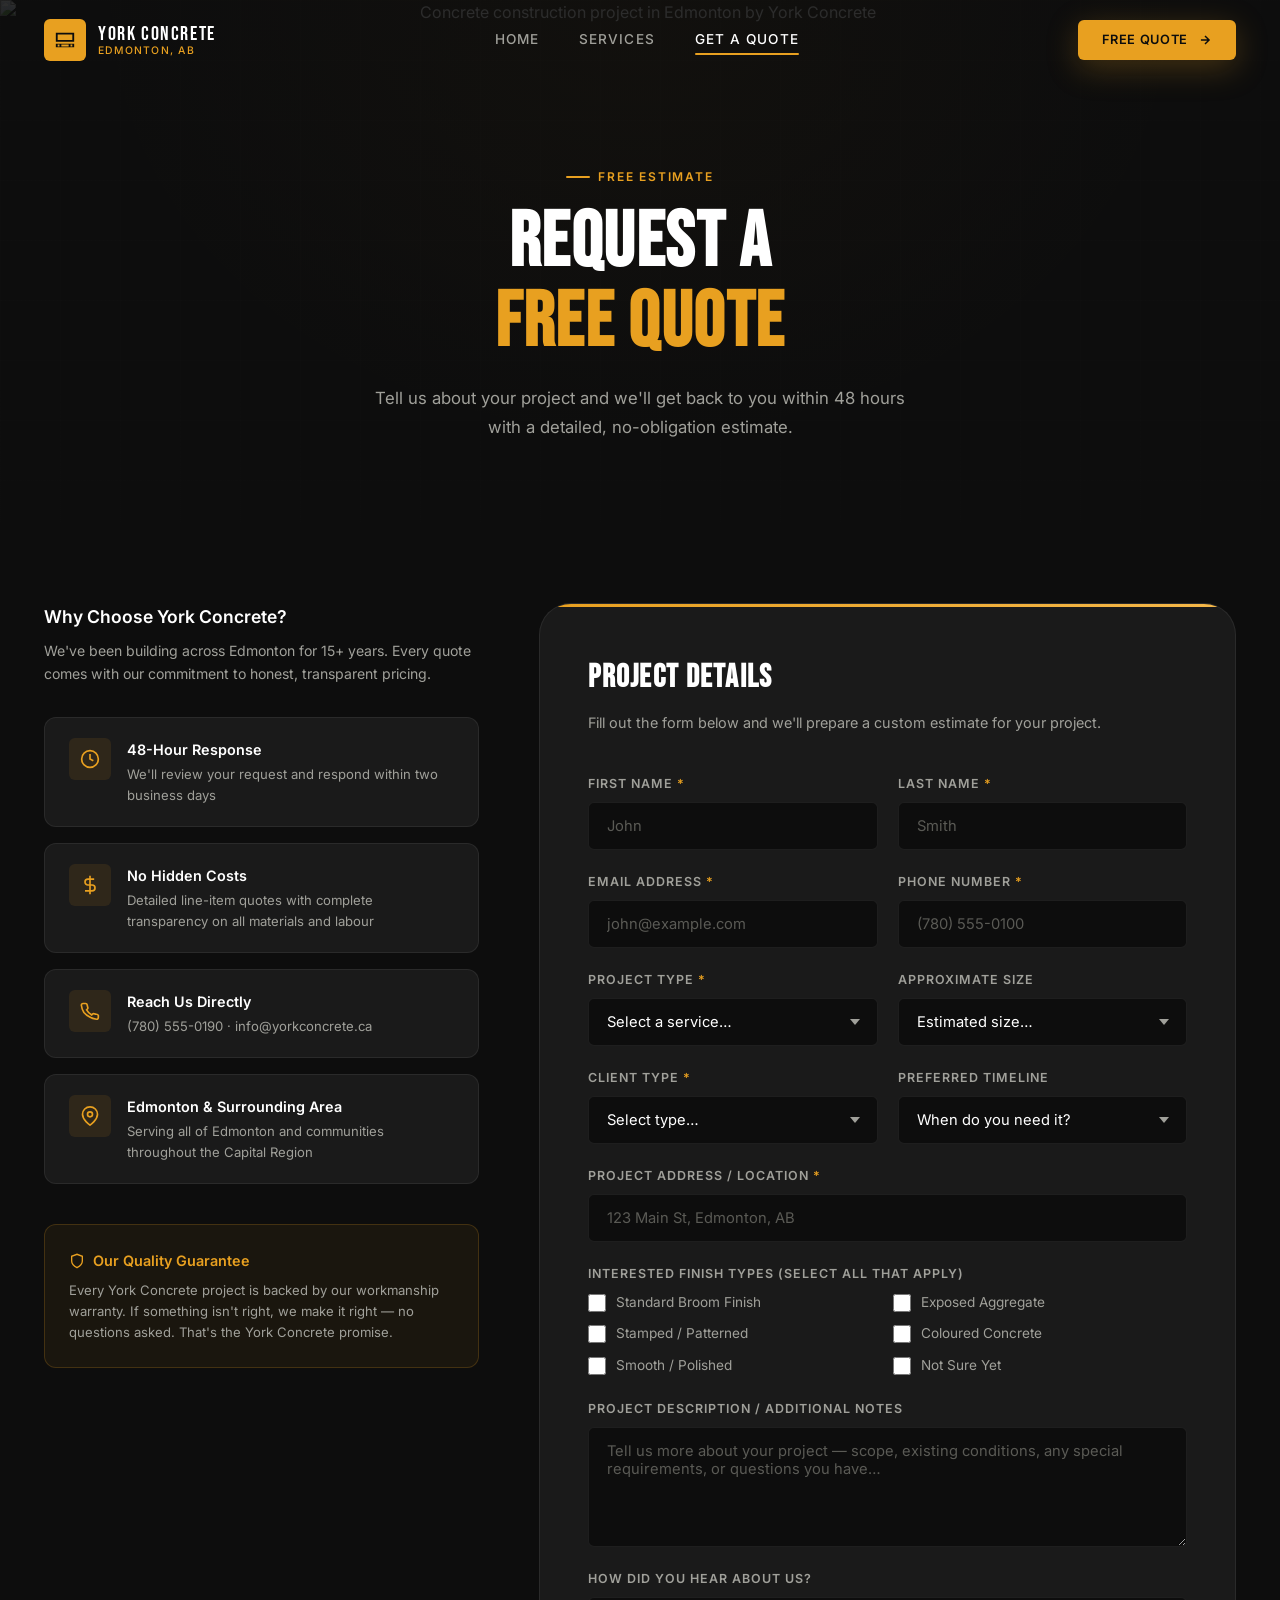
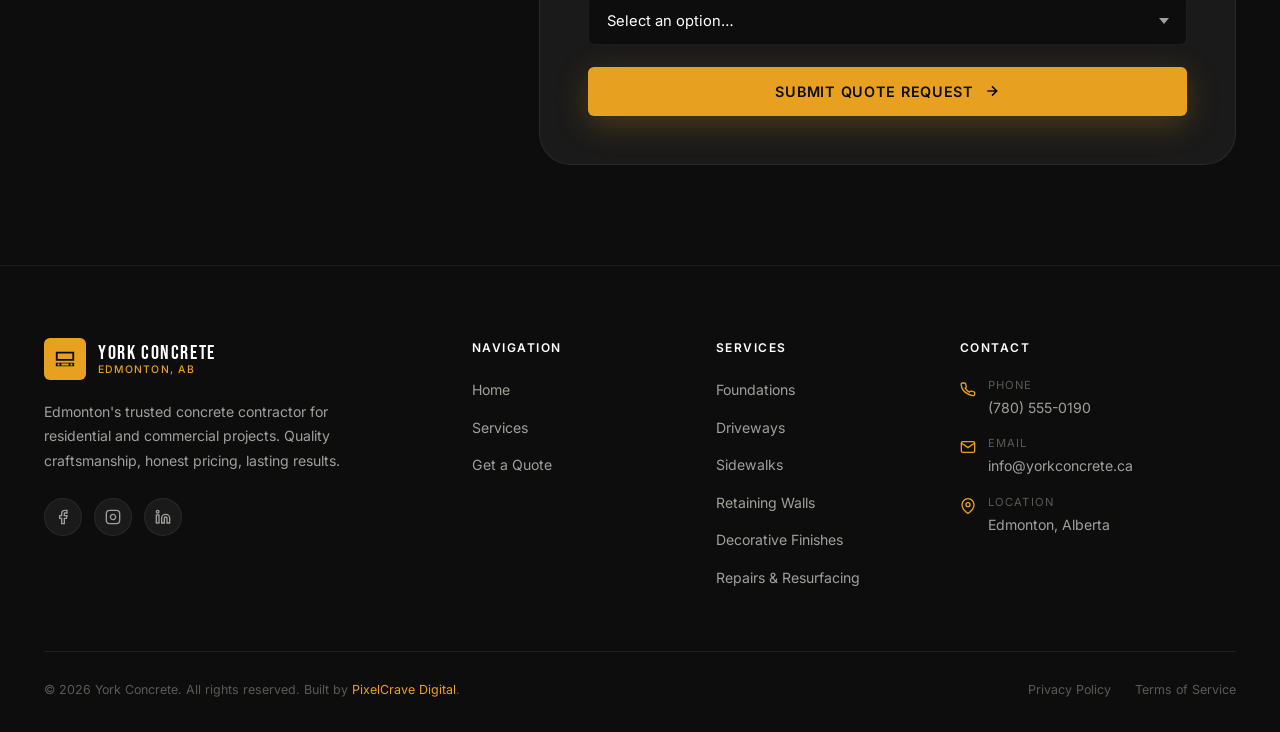
==== quote.html @ 5ba8eb1a "Initial commit — York Concrete website Co-Authored-By: Claude Sonnet 4.6 <noreply@anthropic.com>" ====
<!DOCTYPE html>
<html lang="en-CA">
<head>
  <meta charset="UTF-8" />
  <meta name="viewport" content="width=device-width, initial-scale=1.0" />

  <!-- ===== PRIMARY SEO ===== -->
  <title>Free Concrete Quote Edmonton | York Concrete — 48-Hour Response</title>
  <meta name="description" content="Request a free, no-obligation concrete quote from York Concrete in Edmonton. Foundations, driveways, sidewalks, retaining walls & decorative finishes. We respond within 48 hours." />
  <meta name="keywords" content="free concrete quote Edmonton, concrete estimate Edmonton, concrete contractor quote Alberta, driveway quote Edmonton, foundation estimate Edmonton, free quote concrete, York Concrete estimate" />
  <meta name="author" content="York Concrete" />
  <meta name="robots" content="index, follow, max-snippet:-1, max-image-preview:large" />
  <link rel="canonical" href="https://yorkconcrete.ca/quote.html" />

  <!-- ===== GEO / LOCAL SEO ===== -->
  <meta name="geo.region" content="CA-AB" />
  <meta name="geo.placename" content="Edmonton" />
  <meta name="geo.position" content="53.5461;-113.4938" />
  <meta name="ICBM" content="53.5461, -113.4938" />

  <!-- ===== OPEN GRAPH ===== -->
  <meta property="og:type" content="website" />
  <meta property="og:site_name" content="York Concrete" />
  <meta property="og:title" content="Free Concrete Quote Edmonton | York Concrete" />
  <meta property="og:description" content="Get a free, no-obligation concrete estimate from York Concrete. We serve all of Edmonton with foundations, driveways, sidewalks, retaining walls & more. 48-hour response." />
  <meta property="og:url" content="https://yorkconcrete.ca/quote.html" />
  <meta property="og:image" content="https://images.unsplash.com/photo-1562259929-b4e1fd3aef09?auto=format&fit=crop&w=1200&q=80" />
  <meta property="og:image:width" content="1200" />
  <meta property="og:image:height" content="630" />
  <meta property="og:image:alt" content="York Concrete quote request — Edmonton AB concrete contractor" />
  <meta property="og:locale" content="en_CA" />

  <!-- ===== TWITTER CARD ===== -->
  <meta name="twitter:card" content="summary_large_image" />
  <meta name="twitter:title" content="Free Concrete Quote Edmonton | York Concrete" />
  <meta name="twitter:description" content="Get a free, no-obligation concrete estimate from York Concrete. 48-hour response, no hidden fees." />
  <meta name="twitter:image" content="https://images.unsplash.com/photo-1562259929-b4e1fd3aef09?auto=format&fit=crop&w=1200&q=80" />
  <meta name="twitter:image:alt" content="York Concrete Edmonton — request a free quote" />

  <!-- ===== JSON-LD STRUCTURED DATA ===== -->
  <script type="application/ld+json">
  {
    "@context": "https://schema.org",
    "@graph": [
      {
        "@type": "BreadcrumbList",
        "itemListElement": [
          {
            "@type": "ListItem",
            "position": 1,
            "name": "Home",
            "item": "https://yorkconcrete.ca/"
          },
          {
            "@type": "ListItem",
            "position": 2,
            "name": "Request a Quote",
            "item": "https://yorkconcrete.ca/quote.html"
          }
        ]
      },
      {
        "@type": "ContactPage",
        "@id": "https://yorkconcrete.ca/quote.html#contactpage",
        "url": "https://yorkconcrete.ca/quote.html",
        "name": "Request a Free Concrete Quote — York Concrete",
        "description": "Request a free, no-obligation concrete estimate from York Concrete in Edmonton. We respond within 48 hours with a detailed quote.",
        "isPartOf": {"@id": "https://yorkconcrete.ca/#website"},
        "breadcrumb": {
          "@type": "BreadcrumbList",
          "itemListElement": [
            {"@type": "ListItem", "position": 1, "name": "Home", "item": "https://yorkconcrete.ca/"},
            {"@type": "ListItem", "position": 2, "name": "Get a Quote", "item": "https://yorkconcrete.ca/quote.html"}
          ]
        }
      },
      {
        "@type": "FAQPage",
        "mainEntity": [
          {
            "@type": "Question",
            "name": "How quickly will York Concrete respond to my quote request?",
            "acceptedAnswer": {
              "@type": "Answer",
              "text": "York Concrete responds to all quote requests within 48 business hours with a detailed, no-obligation estimate."
            }
          },
          {
            "@type": "Question",
            "name": "Does York Concrete serve all of Edmonton?",
            "acceptedAnswer": {
              "@type": "Answer",
              "text": "Yes, York Concrete serves all of Edmonton and surrounding communities throughout the Capital Region of Alberta."
            }
          },
          {
            "@type": "Question",
            "name": "Is York Concrete licensed and insured?",
            "acceptedAnswer": {
              "@type": "Answer",
              "text": "Yes, York Concrete is fully licensed and insured with comprehensive liability coverage and Workers' Compensation on every project."
            }
          }
        ]
      }
    ]
  }
  </script>

  <!-- ===== PERFORMANCE ===== -->
  <link rel="preconnect" href="https://fonts.googleapis.com" />
  <link rel="preconnect" href="https://fonts.gstatic.com" crossorigin />
  <link rel="preconnect" href="https://images.unsplash.com" />
  <link rel="dns-prefetch" href="https://images.unsplash.com" />
  <link rel="stylesheet" href="css/styles.css" />
</head>
<body>

  <!-- ===== NAVBAR ===== -->
  <nav class="navbar scrolled">
    <div class="container">
      <div class="nav-inner">
        <a href="index.html" class="nav-logo">
          <div class="nav-logo-icon">
            <svg viewBox="0 0 24 24" xmlns="http://www.w3.org/2000/svg"><path d="M2 20h20v-4H2v4zm2-3h2v2H4v-2zm4 0h8v2H8v-2zm10 0h2v2h-2v-2zM2 4v10h20V4H2zm18 8H4V6h16v6z"/></svg>
          </div>
          <div class="nav-logo-text">
            <span class="name">YORK CONCRETE</span>
            <span class="tagline">Edmonton, AB</span>
          </div>
        </a>
        <div class="nav-links">
          <a href="index.html" class="nav-link">Home</a>
          <a href="services.html" class="nav-link">Services</a>
          <a href="quote.html" class="nav-link active">Get a Quote</a>
        </div>
        <a href="quote.html" class="btn btn-primary nav-cta">
          Free Quote
          <svg width="14" height="14" viewBox="0 0 24 24" fill="none" stroke="currentColor" stroke-width="2.5"><path d="M5 12h14M12 5l7 7-7 7"/></svg>
        </a>
        <button class="nav-hamburger" aria-label="Toggle menu">
          <span></span><span></span><span></span>
        </button>
      </div>
    </div>
  </nav>

  <div class="mobile-menu">
    <a href="index.html" class="nav-link">Home</a>
    <a href="services.html" class="nav-link">Services</a>
    <a href="quote.html" class="nav-link">Get a Quote</a>
    <a href="quote.html" class="btn btn-primary">Request Free Quote</a>
  </div>

  <!-- ===== PAGE HERO ===== -->
  <section class="page-hero">
    <img
      src="https://images.unsplash.com/photo-1562259929-b4e1fd3aef09?auto=format&fit=crop&w=1920&q=80"
      alt="Concrete construction project in Edmonton by York Concrete"
      class="page-hero-img"
      loading="eager"
      fetchpriority="high"
      width="1920"
      height="1080"
    />
    <div class="page-hero-overlay"></div>
    <div class="container">
      <div class="page-hero-content reveal">
        <span class="section-tag">Free Estimate</span>
        <h1 class="section-title">Request a<br/><span>Free Quote</span></h1>
        <p class="section-desc">
          Tell us about your project and we'll get back to you within 48 hours with a detailed, no-obligation estimate.
        </p>
      </div>
    </div>
  </section>

  <!-- ===== QUOTE SECTION ===== -->
  <section class="quote-section">
    <div class="container">
      <div class="quote-layout">

        <!-- SIDEBAR -->
        <div class="quote-sidebar reveal">
          <h3 class="quote-sidebar-title">Why Choose York Concrete?</h3>
          <p class="quote-sidebar-desc">We've been building across Edmonton for 15+ years. Every quote comes with our commitment to honest, transparent pricing.</p>

          <div class="quote-info-cards">
            <div class="quote-info-card">
              <div class="quote-info-icon">
                <svg viewBox="0 0 24 24"><circle cx="12" cy="12" r="10"/><polyline points="12 6 12 12 16 14"/></svg>
              </div>
              <div class="quote-info-body">
                <div class="quote-info-title">48-Hour Response</div>
                <div class="quote-info-val">We'll review your request and respond within two business days</div>
              </div>
            </div>

            <div class="quote-info-card">
              <div class="quote-info-icon">
                <svg viewBox="0 0 24 24"><line x1="12" y1="1" x2="12" y2="23"/><path d="M17 5H9.5a3.5 3.5 0 0 0 0 7h5a3.5 3.5 0 0 1 0 7H6"/></svg>
              </div>
              <div class="quote-info-body">
                <div class="quote-info-title">No Hidden Costs</div>
                <div class="quote-info-val">Detailed line-item quotes with complete transparency on all materials and labour</div>
              </div>
            </div>

            <div class="quote-info-card">
              <div class="quote-info-icon">
                <svg viewBox="0 0 24 24"><path d="M22 16.92v3a2 2 0 0 1-2.18 2 19.79 19.79 0 0 1-8.63-3.07A19.5 19.5 0 0 1 4.69 13.8a19.79 19.79 0 0 1-3.07-8.67A2 2 0 0 1 3.6 3h3a2 2 0 0 1 2 1.72c.127.96.361 1.903.7 2.81a2 2 0 0 1-.45 2.11L7.91 10.6a16 16 0 0 0 6.08 6.08l.99-.99a2 2 0 0 1 2.11-.45c.907.339 1.85.573 2.81.7A2 2 0 0 1 22 17.92z"/></svg>
              </div>
              <div class="quote-info-body">
                <div class="quote-info-title">Reach Us Directly</div>
                <div class="quote-info-val">(780) 555-0190 · info@yorkconcrete.ca</div>
              </div>
            </div>

            <div class="quote-info-card">
              <div class="quote-info-icon">
                <svg viewBox="0 0 24 24"><path d="M21 10c0 7-9 13-9 13s-9-6-9-13a9 9 0 0 1 18 0z"/><circle cx="12" cy="10" r="3"/></svg>
              </div>
              <div class="quote-info-body">
                <div class="quote-info-title">Edmonton & Surrounding Area</div>
                <div class="quote-info-val">Serving all of Edmonton and communities throughout the Capital Region</div>
              </div>
            </div>
          </div>

          <div class="quote-guarantee">
            <div class="quote-guarantee-title">
              <svg viewBox="0 0 24 24"><path d="M12 22s8-4 8-10V5l-8-3-8 3v7c0 6 8 10 8 10z"/></svg>
              Our Quality Guarantee
            </div>
            <p class="quote-guarantee-text">
              Every York Concrete project is backed by our workmanship warranty. If something isn't right, we make it right — no questions asked. That's the York Concrete promise.
            </p>
          </div>
        </div>

        <!-- FORM -->
        <div class="reveal delay-2">
          <div class="quote-form-wrap">

            <!-- Form Body -->
            <div class="form-body">
              <h2 class="quote-form-title">Project Details</h2>
              <p class="quote-form-subtitle">Fill out the form below and we'll prepare a custom estimate for your project.</p>

              <form id="quoteForm" novalidate>

                <!-- Contact Info -->
                <div class="form-row">
                  <div class="form-group">
                    <label class="form-label" for="firstName">First Name <span>*</span></label>
                    <input class="form-input" type="text" id="firstName" name="firstName" placeholder="John" required />
                    <span class="form-error-msg">Please enter your first name</span>
                  </div>
                  <div class="form-group">
                    <label class="form-label" for="lastName">Last Name <span>*</span></label>
                    <input class="form-input" type="text" id="lastName" name="lastName" placeholder="Smith" required />
                    <span class="form-error-msg">Please enter your last name</span>
                  </div>
                </div>

                <div class="form-row">
                  <div class="form-group">
                    <label class="form-label" for="email">Email Address <span>*</span></label>
                    <input class="form-input" type="email" id="email" name="email" placeholder="john@example.com" required />
                    <span class="form-error-msg">Please enter a valid email address</span>
                  </div>
                  <div class="form-group">
                    <label class="form-label" for="phone">Phone Number <span>*</span></label>
                    <input class="form-input" type="tel" id="phone" name="phone" placeholder="(780) 555-0100" required />
                    <span class="form-error-msg">Please enter your phone number</span>
                  </div>
                </div>

                <!-- Project Info -->
                <div class="form-row">
                  <div class="form-group">
                    <label class="form-label" for="projectType">Project Type <span>*</span></label>
                    <div class="form-select-wrap">
                      <select class="form-select" id="projectType" name="projectType" required>
                        <option value="" disabled selected>Select a service…</option>
                        <option value="foundation">Foundation</option>
                        <option value="driveway">Driveway</option>
                        <option value="sidewalk">Sidewalk / Pathway</option>
                        <option value="patio">Patio</option>
                        <option value="retaining-wall">Retaining Wall</option>
                        <option value="curbing">Curbing / Edging</option>
                        <option value="repair">Repair / Resurfacing</option>
                        <option value="commercial">Commercial Project</option>
                        <option value="other">Other</option>
                      </select>
                    </div>
                    <span class="form-error-msg">Please select a project type</span>
                  </div>
                  <div class="form-group">
                    <label class="form-label" for="projectSize">Approximate Size</label>
                    <div class="form-select-wrap">
                      <select class="form-select" id="projectSize" name="projectSize">
                        <option value="" disabled selected>Estimated size…</option>
                        <option value="small">Small (under 200 sq ft)</option>
                        <option value="medium">Medium (200–600 sq ft)</option>
                        <option value="large">Large (600–1500 sq ft)</option>
                        <option value="xlarge">Extra Large (1500+ sq ft)</option>
                        <option value="unsure">Not Sure</option>
                      </select>
                    </div>
                  </div>
                </div>

                <div class="form-row">
                  <div class="form-group">
                    <label class="form-label" for="clientType">Client Type <span>*</span></label>
                    <div class="form-select-wrap">
                      <select class="form-select" id="clientType" name="clientType" required>
                        <option value="" disabled selected>Select type…</option>
                        <option value="homeowner">Homeowner</option>
                        <option value="contractor">General Contractor</option>
                        <option value="developer">Property Developer</option>
                        <option value="business">Business Owner</option>
                        <option value="other">Other</option>
                      </select>
                    </div>
                    <span class="form-error-msg">Please select a client type</span>
                  </div>
                  <div class="form-group">
                    <label class="form-label" for="timeline">Preferred Timeline</label>
                    <div class="form-select-wrap">
                      <select class="form-select" id="timeline" name="timeline">
                        <option value="" disabled selected>When do you need it?</option>
                        <option value="asap">As Soon As Possible</option>
                        <option value="1month">Within 1 Month</option>
                        <option value="3months">Within 3 Months</option>
                        <option value="flexible">Flexible / Planning Stage</option>
                      </select>
                    </div>
                  </div>
                </div>

                <div class="form-group full">
                  <label class="form-label" for="address">Project Address / Location <span>*</span></label>
                  <input class="form-input" type="text" id="address" name="address" placeholder="123 Main St, Edmonton, AB" required />
                  <span class="form-error-msg">Please enter the project address</span>
                </div>

                <!-- Finishes -->
                <div class="form-group full">
                  <label class="form-label">Interested Finish Types (select all that apply)</label>
                  <div class="form-checkboxes">
                    <label class="form-checkbox">
                      <input type="checkbox" name="finish" value="standard" />
                      <span class="form-checkbox-label">Standard Broom Finish</span>
                    </label>
                    <label class="form-checkbox">
                      <input type="checkbox" name="finish" value="exposed" />
                      <span class="form-checkbox-label">Exposed Aggregate</span>
                    </label>
                    <label class="form-checkbox">
                      <input type="checkbox" name="finish" value="stamped" />
                      <span class="form-checkbox-label">Stamped / Patterned</span>
                    </label>
                    <label class="form-checkbox">
                      <input type="checkbox" name="finish" value="coloured" />
                      <span class="form-checkbox-label">Coloured Concrete</span>
                    </label>
                    <label class="form-checkbox">
                      <input type="checkbox" name="finish" value="smooth" />
                      <span class="form-checkbox-label">Smooth / Polished</span>
                    </label>
                    <label class="form-checkbox">
                      <input type="checkbox" name="finish" value="unsure" />
                      <span class="form-checkbox-label">Not Sure Yet</span>
                    </label>
                  </div>
                </div>

                <!-- Notes -->
                <div class="form-group full">
                  <label class="form-label" for="notes">Project Description / Additional Notes</label>
                  <textarea class="form-textarea" id="notes" name="notes" placeholder="Tell us more about your project — scope, existing conditions, any special requirements, or questions you have…"></textarea>
                </div>

                <!-- How did you hear -->
                <div class="form-group full">
                  <label class="form-label" for="referral">How Did You Hear About Us?</label>
                  <div class="form-select-wrap">
                    <select class="form-select" id="referral" name="referral">
                      <option value="" disabled selected>Select an option…</option>
                      <option value="google">Google Search</option>
                      <option value="referral">Friend / Family Referral</option>
                      <option value="social">Social Media</option>
                      <option value="signage">Job Site Signage</option>
                      <option value="other">Other</option>
                    </select>
                  </div>
                </div>

                <div class="form-submit-wrap">
                  <button type="submit" class="btn btn-primary btn-submit">
                    Submit Quote Request
                    <svg width="16" height="16" viewBox="0 0 24 24" fill="none" stroke="currentColor" stroke-width="2.5"><path d="M5 12h14M12 5l7 7-7 7"/></svg>
                  </button>
                </div>

              </form>
            </div>

            <!-- Success State -->
            <div class="form-success">
              <div class="success-icon">
                <svg viewBox="0 0 24 24"><polyline points="20 6 9 17 4 12"/></svg>
              </div>
              <h3 class="success-title">Quote Request Sent!</h3>
              <p class="success-desc">
                Thanks for reaching out to York Concrete. We've received your request and will get back to you within <strong style="color: var(--clr-accent)">48 hours</strong> with a detailed estimate.
              </p>
              <a href="index.html" class="btn btn-outline" style="margin-top: 8px;">
                Back to Home
              </a>
            </div>

          </div>
        </div>

      </div>
    </div>
  </section>

  <!-- ===== FOOTER ===== -->
  <footer class="footer">
    <div class="container">
      <div class="footer-grid">
        <div class="footer-brand">
          <a href="index.html" class="nav-logo">
            <div class="nav-logo-icon">
              <svg viewBox="0 0 24 24" xmlns="http://www.w3.org/2000/svg"><path d="M2 20h20v-4H2v4zm2-3h2v2H4v-2zm4 0h8v2H8v-2zm10 0h2v2h-2v-2zM2 4v10h20V4H2zm18 8H4V6h16v6z"/></svg>
            </div>
            <div class="nav-logo-text">
              <span class="name">YORK CONCRETE</span>
              <span class="tagline">Edmonton, AB</span>
            </div>
          </a>
          <p class="footer-brand-desc">Edmonton's trusted concrete contractor for residential and commercial projects. Quality craftsmanship, honest pricing, lasting results.</p>
          <div class="footer-social">
            <a href="#" aria-label="Facebook"><svg viewBox="0 0 24 24"><path d="M18 2h-3a5 5 0 0 0-5 5v3H7v4h3v8h4v-8h3l1-4h-4V7a1 1 0 0 1 1-1h3z"/></svg></a>
            <a href="#" aria-label="Instagram"><svg viewBox="0 0 24 24"><rect x="2" y="2" width="20" height="20" rx="5" ry="5"/><path d="M16 11.37A4 4 0 1 1 12.63 8 4 4 0 0 1 16 11.37z"/><line x1="17.5" y1="6.5" x2="17.51" y2="6.5"/></svg></a>
            <a href="#" aria-label="LinkedIn"><svg viewBox="0 0 24 24"><path d="M16 8a6 6 0 0 1 6 6v7h-4v-7a2 2 0 0 0-2-2 2 2 0 0 0-2 2v7h-4v-7a6 6 0 0 1 6-6z"/><rect x="2" y="9" width="4" height="12"/><circle cx="4" cy="4" r="2"/></svg></a>
          </div>
        </div>
        <div>
          <h4 class="footer-col-title">Navigation</h4>
          <ul class="footer-links">
            <li><a href="index.html">Home</a></li>
            <li><a href="services.html">Services</a></li>
            <li><a href="quote.html">Get a Quote</a></li>
          </ul>
        </div>
        <div>
          <h4 class="footer-col-title">Services</h4>
          <ul class="footer-links">
            <li><a href="services.html">Foundations</a></li>
            <li><a href="services.html">Driveways</a></li>
            <li><a href="services.html">Sidewalks</a></li>
            <li><a href="services.html">Retaining Walls</a></li>
            <li><a href="services.html">Decorative Finishes</a></li>
            <li><a href="services.html">Repairs & Resurfacing</a></li>
          </ul>
        </div>
        <div>
          <h4 class="footer-col-title">Contact</h4>
          <div class="footer-contact-item">
            <div class="footer-contact-icon"><svg viewBox="0 0 24 24"><path d="M22 16.92v3a2 2 0 0 1-2.18 2 19.79 19.79 0 0 1-8.63-3.07A19.5 19.5 0 0 1 4.69 13.8a19.79 19.79 0 0 1-3.07-8.67A2 2 0 0 1 3.6 3h3a2 2 0 0 1 2 1.72c.127.96.361 1.903.7 2.81a2 2 0 0 1-.45 2.11L7.91 10.6a16 16 0 0 0 6.08 6.08l.99-.99a2 2 0 0 1 2.11-.45c.907.339 1.85.573 2.81.7A2 2 0 0 1 22 17.92z"/></svg></div>
            <div class="footer-contact-info"><div class="footer-contact-label">Phone</div><div class="footer-contact-val">(780) 555-0190</div></div>
          </div>
          <div class="footer-contact-item">
            <div class="footer-contact-icon"><svg viewBox="0 0 24 24"><path d="M4 4h16c1.1 0 2 .9 2 2v12c0 1.1-.9 2-2 2H4c-1.1 0-2-.9-2-2V6c0-1.1.9-2 2-2z"/><polyline points="22,6 12,13 2,6"/></svg></div>
            <div class="footer-contact-info"><div class="footer-contact-label">Email</div><div class="footer-contact-val">info@yorkconcrete.ca</div></div>
          </div>
          <div class="footer-contact-item">
            <div class="footer-contact-icon"><svg viewBox="0 0 24 24"><path d="M21 10c0 7-9 13-9 13s-9-6-9-13a9 9 0 0 1 18 0z"/><circle cx="12" cy="10" r="3"/></svg></div>
            <div class="footer-contact-info"><div class="footer-contact-label">Location</div><div class="footer-contact-val">Edmonton, Alberta</div></div>
          </div>
        </div>
      </div>
      <div class="footer-bottom">
        <p class="footer-copy">&copy; 2026 York Concrete. All rights reserved. Built by <a href="#">PixelCrave Digital</a>.</p>
        <div class="footer-legal">
          <a href="#">Privacy Policy</a>
          <a href="#">Terms of Service</a>
        </div>
      </div>
    </div>
  </footer>

  <script src="js/main.js"></script>
</body>
</html>
---- css/styles.css ----
/* ============================================
   YORK CONCRETE — Design System
   PixelCrave Digital
   ============================================ */

/* --- Google Fonts --- */
@import url('https://fonts.googleapis.com/css2?family=Inter:wght@300;400;500;600;700;800;900&family=Bebas+Neue&display=swap');

/* --- CSS Custom Properties --- */
:root {
  --clr-bg:        #0d0d0d;
  --clr-bg2:       #141414;
  --clr-surface:   #1a1a1a;
  --clr-surface2:  #222222;
  --clr-border:    rgba(255,255,255,0.07);
  --clr-accent:    #E8A020;
  --clr-accent-dk: #c4851a;
  --clr-accent-lt: #f5b84a;
  --clr-white:     #ffffff;
  --clr-gray1:     #f0f0ee;
  --clr-gray2:     #a0a09a;
  --clr-gray3:     #5a5a55;

  --ff-head:  'Bebas Neue', sans-serif;
  --ff-body:  'Inter', sans-serif;

  --fw-light:   300;
  --fw-reg:     400;
  --fw-med:     500;
  --fw-semi:    600;
  --fw-bold:    700;
  --fw-black:   900;

  --radius-sm:  6px;
  --radius-md:  12px;
  --radius-lg:  20px;
  --radius-xl:  32px;

  --shadow-sm:  0 2px 12px rgba(0,0,0,0.4);
  --shadow-md:  0 8px 32px rgba(0,0,0,0.5);
  --shadow-lg:  0 20px 60px rgba(0,0,0,0.6);
  --shadow-accent: 0 8px 32px rgba(232,160,32,0.25);

  --transition: 0.3s cubic-bezier(0.4, 0, 0.2, 1);
  --transition-slow: 0.6s cubic-bezier(0.4, 0, 0.2, 1);

  --max-w: 1240px;
  --nav-h: 80px;
}

/* --- Reset & Base --- */
*, *::before, *::after {
  box-sizing: border-box;
  margin: 0;
  padding: 0;
}

html {
  scroll-behavior: smooth;
  font-size: 16px;
}

body {
  font-family: var(--ff-body);
  background-color: var(--clr-bg);
  color: var(--clr-gray1);
  line-height: 1.6;
  overflow-x: hidden;
  -webkit-font-smoothing: antialiased;
}

img { max-width: 100%; display: block; }
a { text-decoration: none; color: inherit; }
ul, ol { list-style: none; }
button { cursor: pointer; border: none; background: none; font-family: inherit; }
input, select, textarea { font-family: inherit; }

/* --- Scrollbar --- */
::-webkit-scrollbar { width: 6px; }
::-webkit-scrollbar-track { background: var(--clr-bg); }
::-webkit-scrollbar-thumb { background: var(--clr-accent); border-radius: 99px; }

/* ============================================
   UTILITY CLASSES
   ============================================ */
.container {
  width: 100%;
  max-width: var(--max-w);
  margin-inline: auto;
  padding-inline: 24px;
}

.section-tag {
  display: inline-flex;
  align-items: center;
  gap: 8px;
  font-size: 0.75rem;
  font-weight: var(--fw-semi);
  letter-spacing: 0.15em;
  text-transform: uppercase;
  color: var(--clr-accent);
  margin-bottom: 16px;
}
.section-tag::before {
  content: '';
  width: 24px;
  height: 2px;
  background: var(--clr-accent);
  border-radius: 2px;
}

.section-title {
  font-family: var(--ff-head);
  font-size: clamp(2.5rem, 5vw, 4rem);
  line-height: 1.05;
  color: var(--clr-white);
  letter-spacing: 0.02em;
}

.section-title span {
  color: var(--clr-accent);
}

.section-desc {
  font-size: 1.05rem;
  color: var(--clr-gray2);
  line-height: 1.75;
  max-width: 560px;
}

/* Buttons */
.btn {
  display: inline-flex;
  align-items: center;
  gap: 10px;
  padding: 14px 32px;
  border-radius: var(--radius-sm);
  font-size: 0.875rem;
  font-weight: var(--fw-semi);
  letter-spacing: 0.05em;
  text-transform: uppercase;
  transition: var(--transition);
  position: relative;
  overflow: hidden;
}
.btn::after {
  content: '';
  position: absolute;
  inset: 0;
  background: rgba(255,255,255,0.08);
  opacity: 0;
  transition: var(--transition);
}
.btn:hover::after { opacity: 1; }

.btn-primary {
  background: var(--clr-accent);
  color: var(--clr-bg);
  box-shadow: var(--shadow-accent);
}
.btn-primary:hover {
  background: var(--clr-accent-lt);
  transform: translateY(-2px);
  box-shadow: 0 12px 40px rgba(232,160,32,0.4);
}

.btn-outline {
  border: 1px solid rgba(255,255,255,0.2);
  color: var(--clr-white);
}
.btn-outline:hover {
  border-color: var(--clr-accent);
  color: var(--clr-accent);
  transform: translateY(-2px);
}

.btn-ghost {
  color: var(--clr-accent);
  padding-left: 0;
  padding-right: 0;
}
.btn-ghost:hover { gap: 16px; }
.btn-ghost svg { transition: var(--transition); }
.btn-ghost:hover svg { transform: translateX(4px); }

/* Divider */
.divider {
  width: 100%;
  height: 1px;
  background: var(--clr-border);
}

/* Fade-in on scroll */
.reveal {
  opacity: 0;
  transform: translateY(30px);
  transition: opacity 0.7s ease, transform 0.7s ease;
}
.reveal.visible {
  opacity: 1;
  transform: translateY(0);
}
.reveal-left {
  opacity: 0;
  transform: translateX(-30px);
  transition: opacity 0.7s ease, transform 0.7s ease;
}
.reveal-left.visible { opacity: 1; transform: translateX(0); }
.reveal-right {
  opacity: 0;
  transform: translateX(30px);
  transition: opacity 0.7s ease, transform 0.7s ease;
}
.reveal-right.visible { opacity: 1; transform: translateX(0); }

.delay-1 { transition-delay: 0.1s; }
.delay-2 { transition-delay: 0.2s; }
.delay-3 { transition-delay: 0.3s; }
.delay-4 { transition-delay: 0.4s; }
.delay-5 { transition-delay: 0.5s; }

/* ============================================
   NAVIGATION
   ============================================ */
.navbar {
  position: fixed;
  top: 0;
  left: 0;
  right: 0;
  z-index: 1000;
  height: var(--nav-h);
  display: flex;
  align-items: center;
  transition: var(--transition);
}

.navbar.scrolled {
  background: rgba(13,13,13,0.92);
  backdrop-filter: blur(20px);
  -webkit-backdrop-filter: blur(20px);
  border-bottom: 1px solid var(--clr-border);
  box-shadow: var(--shadow-md);
}

.nav-inner {
  display: flex;
  align-items: center;
  justify-content: space-between;
  width: 100%;
}

.nav-logo {
  display: flex;
  align-items: center;
  gap: 12px;
}

.nav-logo-icon {
  width: 42px;
  height: 42px;
  background: var(--clr-accent);
  border-radius: var(--radius-sm);
  display: flex;
  align-items: center;
  justify-content: center;
  flex-shrink: 0;
}

.nav-logo-icon svg {
  width: 22px;
  height: 22px;
  fill: var(--clr-bg);
}

.nav-logo-text {
  display: flex;
  flex-direction: column;
  line-height: 1.1;
}
.nav-logo-text .name {
  font-family: var(--ff-head);
  font-size: 1.25rem;
  letter-spacing: 0.08em;
  color: var(--clr-white);
}
.nav-logo-text .tagline {
  font-size: 0.65rem;
  font-weight: var(--fw-med);
  letter-spacing: 0.12em;
  text-transform: uppercase;
  color: var(--clr-accent);
}

.nav-links {
  display: flex;
  align-items: center;
  gap: 40px;
}

.nav-link {
  font-size: 0.85rem;
  font-weight: var(--fw-med);
  letter-spacing: 0.08em;
  text-transform: uppercase;
  color: var(--clr-gray2);
  position: relative;
  transition: var(--transition);
}
.nav-link::after {
  content: '';
  position: absolute;
  bottom: -4px;
  left: 0;
  width: 0;
  height: 2px;
  background: var(--clr-accent);
  border-radius: 2px;
  transition: var(--transition);
}
.nav-link:hover, .nav-link.active { color: var(--clr-white); }
.nav-link:hover::after, .nav-link.active::after { width: 100%; }

.nav-cta {
  padding: 10px 24px;
  font-size: 0.8rem;
}

/* Hamburger */
.nav-hamburger {
  display: none;
  flex-direction: column;
  gap: 5px;
  padding: 4px;
  cursor: pointer;
}
.nav-hamburger span {
  width: 26px;
  height: 2px;
  background: var(--clr-white);
  border-radius: 2px;
  transition: var(--transition);
  display: block;
}
.nav-hamburger.open span:nth-child(1) { transform: translateY(7px) rotate(45deg); }
.nav-hamburger.open span:nth-child(2) { opacity: 0; transform: scaleX(0); }
.nav-hamburger.open span:nth-child(3) { transform: translateY(-7px) rotate(-45deg); }

/* Mobile Menu */
.mobile-menu {
  display: none;
  position: fixed;
  inset: 0;
  top: var(--nav-h);
  background: rgba(13,13,13,0.97);
  backdrop-filter: blur(24px);
  z-index: 999;
  flex-direction: column;
  align-items: center;
  justify-content: center;
  gap: 32px;
  opacity: 0;
  pointer-events: none;
  transition: opacity 0.3s ease;
}
.mobile-menu.open {
  opacity: 1;
  pointer-events: all;
}
.mobile-menu .nav-link {
  font-size: 1.5rem;
  letter-spacing: 0.12em;
}
.mobile-menu .btn { margin-top: 8px; }

/* ============================================
   HERO — Home
   ============================================ */
.hero {
  min-height: 100vh;
  display: flex;
  align-items: center;
  position: relative;
  overflow: hidden;
  padding-top: var(--nav-h);
}

.hero-bg {
  position: absolute;
  inset: 0;
  z-index: 0;
}

/* Concrete texture via CSS pattern */
.hero-bg::before {
  content: '';
  position: absolute;
  inset: 0;
  background-image:
    radial-gradient(circle at 20% 80%, rgba(232,160,32,0.08) 0%, transparent 50%),
    radial-gradient(circle at 80% 20%, rgba(232,160,32,0.05) 0%, transparent 50%),
    url("data:image/svg+xml,%3Csvg xmlns='http://www.w3.org/2000/svg' width='400' height='400'%3E%3Cfilter id='noise'%3E%3CfeTurbulence type='fractalNoise' baseFrequency='0.65' numOctaves='3' stitchTiles='stitch'/%3E%3CfeColorMatrix type='saturate' values='0'/%3E%3C/filter%3E%3Crect width='400' height='400' filter='url(%23noise)' opacity='0.04'/%3E%3C/svg%3E");
  background-size: cover, cover, 400px 400px;
}

.hero-grid-line {
  position: absolute;
  inset: 0;
  background-image:
    linear-gradient(rgba(255,255,255,0.015) 1px, transparent 1px),
    linear-gradient(90deg, rgba(255,255,255,0.015) 1px, transparent 1px);
  background-size: 60px 60px;
}

.hero-accent-bar {
  position: absolute;
  left: 0;
  top: 0;
  bottom: 0;
  width: 4px;
  background: linear-gradient(to bottom, transparent, var(--clr-accent), transparent);
  opacity: 0.6;
}

.hero-content {
  position: relative;
  z-index: 1;
  display: grid;
  grid-template-columns: 1fr 1fr;
  gap: 80px;
  align-items: center;
  padding-block: 80px;
}

.hero-left {}

.hero-badge {
  display: inline-flex;
  align-items: center;
  gap: 8px;
  background: rgba(232,160,32,0.1);
  border: 1px solid rgba(232,160,32,0.25);
  border-radius: 99px;
  padding: 6px 16px 6px 6px;
  margin-bottom: 32px;
}
.hero-badge-dot {
  width: 8px;
  height: 8px;
  background: var(--clr-accent);
  border-radius: 50%;
  animation: pulse-dot 2s ease-in-out infinite;
}
@keyframes pulse-dot {
  0%, 100% { transform: scale(1); opacity: 1; }
  50% { transform: scale(1.4); opacity: 0.7; }
}
.hero-badge span {
  font-size: 0.75rem;
  font-weight: var(--fw-semi);
  letter-spacing: 0.1em;
  text-transform: uppercase;
  color: var(--clr-accent);
}

.hero-title {
  font-family: var(--ff-head);
  font-size: clamp(3.5rem, 7vw, 6.5rem);
  line-height: 1;
  letter-spacing: 0.02em;
  color: var(--clr-white);
  margin-bottom: 8px;
}
.hero-title .highlight {
  color: var(--clr-accent);
  display: block;
}

.hero-subtitle {
  font-family: var(--ff-head);
  font-size: clamp(1.5rem, 3vw, 2.5rem);
  color: var(--clr-gray3);
  letter-spacing: 0.08em;
  margin-bottom: 28px;
}

.hero-desc {
  font-size: 1.05rem;
  color: var(--clr-gray2);
  line-height: 1.8;
  margin-bottom: 44px;
  max-width: 480px;
}

.hero-actions {
  display: flex;
  align-items: center;
  gap: 20px;
  flex-wrap: wrap;
}

.hero-trust {
  display: flex;
  align-items: center;
  gap: 8px;
  margin-top: 48px;
}
.hero-trust-avatars {
  display: flex;
}
.hero-trust-avatars .avatar {
  width: 36px;
  height: 36px;
  border-radius: 50%;
  border: 2px solid var(--clr-bg);
  background: var(--clr-surface2);
  display: flex;
  align-items: center;
  justify-content: center;
  font-size: 0.65rem;
  font-weight: var(--fw-bold);
  color: var(--clr-accent);
  margin-left: -10px;
}
.hero-trust-avatars .avatar:first-child { margin-left: 0; }
.hero-trust-text {
  margin-left: 8px;
  font-size: 0.8rem;
  color: var(--clr-gray2);
}
.hero-trust-text strong { color: var(--clr-white); }

/* Hero Right — Stats Card */
.hero-right {
  display: flex;
  flex-direction: column;
  gap: 20px;
}

.hero-stats-card {
  background: var(--clr-surface);
  border: 1px solid var(--clr-border);
  border-radius: var(--radius-lg);
  padding: 36px;
  position: relative;
  overflow: hidden;
}
.hero-stats-card::before {
  content: '';
  position: absolute;
  top: 0;
  left: 0;
  right: 0;
  height: 3px;
  background: linear-gradient(90deg, var(--clr-accent), var(--clr-accent-lt));
}

.hero-stats-grid {
  display: grid;
  grid-template-columns: 1fr 1fr;
  gap: 32px;
}

.hero-stat {
  display: flex;
  flex-direction: column;
  gap: 4px;
}
.hero-stat-num {
  font-family: var(--ff-head);
  font-size: 3rem;
  line-height: 1;
  color: var(--clr-white);
  letter-spacing: 0.02em;
}
.hero-stat-num .accent { color: var(--clr-accent); }
.hero-stat-label {
  font-size: 0.78rem;
  color: var(--clr-gray2);
  font-weight: var(--fw-med);
  letter-spacing: 0.06em;
  text-transform: uppercase;
}

.hero-service-pills {
  display: flex;
  flex-wrap: wrap;
  gap: 10px;
}
.hero-pill {
  background: var(--clr-surface);
  border: 1px solid var(--clr-border);
  border-radius: 99px;
  padding: 8px 18px;
  font-size: 0.8rem;
  font-weight: var(--fw-med);
  color: var(--clr-gray2);
  transition: var(--transition);
  cursor: default;
}
.hero-pill:hover {
  border-color: var(--clr-accent);
  color: var(--clr-accent);
  background: rgba(232,160,32,0.08);
}

.hero-scroll {
  position: absolute;
  bottom: 40px;
  left: 50%;
  transform: translateX(-50%);
  display: flex;
  flex-direction: column;
  align-items: center;
  gap: 8px;
  z-index: 1;
}
.hero-scroll span {
  font-size: 0.7rem;
  letter-spacing: 0.15em;
  text-transform: uppercase;
  color: var(--clr-gray3);
}
.scroll-line {
  width: 1px;
  height: 48px;
  background: linear-gradient(to bottom, var(--clr-accent), transparent);
  animation: scroll-anim 2s ease-in-out infinite;
}
@keyframes scroll-anim {
  0%, 100% { transform: scaleY(1); opacity: 1; }
  50% { transform: scaleY(0.5); opacity: 0.4; }
}

/* ============================================
   MARQUEE STRIP
   ============================================ */
.marquee-strip {
  background: var(--clr-accent);
  padding: 14px 0;
  overflow: hidden;
  position: relative;
}
.marquee-track {
  display: flex;
  width: max-content;
  animation: marquee 25s linear infinite;
}
.marquee-track:hover { animation-play-state: paused; }
@keyframes marquee {
  from { transform: translateX(0); }
  to   { transform: translateX(-50%); }
}
.marquee-item {
  display: flex;
  align-items: center;
  gap: 16px;
  padding: 0 32px;
  font-family: var(--ff-head);
  font-size: 0.9rem;
  letter-spacing: 0.1em;
  color: var(--clr-bg);
  white-space: nowrap;
}
.marquee-dot {
  width: 5px;
  height: 5px;
  background: rgba(0,0,0,0.4);
  border-radius: 50%;
}

/* ============================================
   ABOUT STRIP — Home
   ============================================ */
.about-strip {
  padding: 100px 0;
}
.about-inner {
  display: grid;
  grid-template-columns: 1fr 1fr;
  gap: 80px;
  align-items: center;
}
.about-visual {
  position: relative;
}
.about-img-wrap {
  position: relative;
  border-radius: var(--radius-lg);
  overflow: hidden;
  aspect-ratio: 4/3;
  background: var(--clr-surface);
}
/* Concrete texture placeholder */
.about-img-wrap::before {
  content: '';
  position: absolute;
  inset: 0;
  background:
    linear-gradient(135deg, #1a1a1a 0%, #2a2520 50%, #1a1a1a 100%),
    url("data:image/svg+xml,%3Csvg xmlns='http://www.w3.org/2000/svg' width='300' height='300'%3E%3Cfilter id='n'%3E%3CfeTurbulence type='fractalNoise' baseFrequency='0.9' numOctaves='4' stitchTiles='stitch'/%3E%3CfeColorMatrix type='saturate' values='0'/%3E%3C/filter%3E%3Crect width='300' height='300' filter='url(%23n)' opacity='0.15'/%3E%3C/svg%3E");
}
.about-img-overlay {
  position: absolute;
  inset: 0;
  display: flex;
  align-items: center;
  justify-content: center;
  flex-direction: column;
  gap: 16px;
}
.about-img-icon {
  width: 80px;
  height: 80px;
  border-radius: 50%;
  background: rgba(232,160,32,0.15);
  border: 1px solid rgba(232,160,32,0.3);
  display: flex;
  align-items: center;
  justify-content: center;
}
.about-img-icon svg {
  width: 36px;
  height: 36px;
  fill: var(--clr-accent);
}
.about-img-label {
  font-family: var(--ff-head);
  font-size: 1.4rem;
  letter-spacing: 0.08em;
  color: var(--clr-gray2);
}

.about-float-badge {
  position: absolute;
  bottom: -20px;
  right: -20px;
  background: var(--clr-accent);
  border-radius: var(--radius-md);
  padding: 20px 24px;
  display: flex;
  flex-direction: column;
  align-items: center;
  gap: 2px;
  box-shadow: var(--shadow-accent);
}
.about-float-badge .num {
  font-family: var(--ff-head);
  font-size: 2.5rem;
  line-height: 1;
  color: var(--clr-bg);
}
.about-float-badge .lbl {
  font-size: 0.7rem;
  font-weight: var(--fw-semi);
  letter-spacing: 0.1em;
  text-transform: uppercase;
  color: rgba(0,0,0,0.6);
  text-align: center;
}

.about-content {}
.about-content .section-title { margin-bottom: 20px; }
.about-content .section-desc { margin-bottom: 32px; }

.about-list {
  display: flex;
  flex-direction: column;
  gap: 16px;
  margin-bottom: 40px;
}
.about-list-item {
  display: flex;
  align-items: flex-start;
  gap: 14px;
}
.about-list-icon {
  width: 24px;
  height: 24px;
  background: rgba(232,160,32,0.15);
  border-radius: 50%;
  display: flex;
  align-items: center;
  justify-content: center;
  flex-shrink: 0;
  margin-top: 2px;
}
.about-list-icon svg {
  width: 12px;
  height: 12px;
  stroke: var(--clr-accent);
  fill: none;
  stroke-width: 2.5;
}
.about-list-item p {
  font-size: 0.95rem;
  color: var(--clr-gray2);
  line-height: 1.6;
}
.about-list-item p strong { color: var(--clr-white); }

.founder-card {
  display: flex;
  align-items: center;
  gap: 16px;
  background: var(--clr-surface);
  border: 1px solid var(--clr-border);
  border-radius: var(--radius-md);
  padding: 20px 24px;
  margin-top: 32px;
}
.founder-avatar {
  width: 52px;
  height: 52px;
  border-radius: 50%;
  background: var(--clr-surface2);
  border: 2px solid var(--clr-accent);
  display: flex;
  align-items: center;
  justify-content: center;
  flex-shrink: 0;
}
.founder-avatar svg {
  width: 24px;
  height: 24px;
  fill: var(--clr-accent);
}
.founder-info {}
.founder-name {
  font-size: 1rem;
  font-weight: var(--fw-semi);
  color: var(--clr-white);
}
.founder-role {
  font-size: 0.78rem;
  color: var(--clr-gray2);
  margin-top: 2px;
}
.founder-quote {
  font-size: 0.85rem;
  color: var(--clr-gray2);
  font-style: italic;
  margin-top: 6px;
  line-height: 1.5;
}

/* ============================================
   SERVICES PREVIEW — Home
   ============================================ */
.services-preview {
  padding: 100px 0;
  background: var(--clr-bg2);
  position: relative;
  overflow: hidden;
}

.services-preview::before {
  content: '';
  position: absolute;
  top: -200px;
  right: -200px;
  width: 600px;
  height: 600px;
  border-radius: 50%;
  background: radial-gradient(circle, rgba(232,160,32,0.04) 0%, transparent 70%);
  pointer-events: none;
}

.services-header {
  display: flex;
  justify-content: space-between;
  align-items: flex-end;
  margin-bottom: 60px;
  gap: 40px;
}
.services-header-left {}
.services-header-right { flex-shrink: 0; }

.services-grid {
  display: grid;
  grid-template-columns: repeat(3, 1fr);
  gap: 24px;
}

.service-card {
  background: var(--clr-surface);
  border: 1px solid var(--clr-border);
  border-radius: var(--radius-lg);
  padding: 36px 32px;
  transition: var(--transition);
  position: relative;
  overflow: hidden;
  cursor: default;
}
.service-card::before {
  content: '';
  position: absolute;
  bottom: 0;
  left: 0;
  right: 0;
  height: 3px;
  background: var(--clr-accent);
  transform: scaleX(0);
  transition: var(--transition);
  transform-origin: left;
}
.service-card:hover {
  border-color: rgba(232,160,32,0.2);
  transform: translateY(-6px);
  box-shadow: var(--shadow-lg), 0 0 0 1px rgba(232,160,32,0.08);
}
.service-card:hover::before { transform: scaleX(1); }

.service-card-num {
  font-family: var(--ff-head);
  font-size: 4rem;
  line-height: 1;
  color: rgba(255,255,255,0.05);
  position: absolute;
  top: 20px;
  right: 24px;
  letter-spacing: -0.02em;
  transition: var(--transition);
}
.service-card:hover .service-card-num { color: rgba(232,160,32,0.08); }

.service-card-icon {
  width: 52px;
  height: 52px;
  background: rgba(232,160,32,0.1);
  border-radius: var(--radius-sm);
  display: flex;
  align-items: center;
  justify-content: center;
  margin-bottom: 24px;
  transition: var(--transition);
}
.service-card:hover .service-card-icon {
  background: rgba(232,160,32,0.2);
  transform: scale(1.08);
}
.service-card-icon svg {
  width: 24px;
  height: 24px;
  stroke: var(--clr-accent);
  fill: none;
  stroke-width: 1.8;
}

.service-card-title {
  font-size: 1.1rem;
  font-weight: var(--fw-semi);
  color: var(--clr-white);
  margin-bottom: 12px;
  letter-spacing: 0.02em;
}
.service-card-desc {
  font-size: 0.88rem;
  color: var(--clr-gray2);
  line-height: 1.7;
}

/* ============================================
   PROCESS SECTION
   ============================================ */
.process-section {
  padding: 100px 0;
}
.process-header {
  text-align: center;
  margin-bottom: 72px;
}
.process-header .section-tag { justify-content: center; }
.process-header .section-desc { margin-inline: auto; }

.process-steps {
  display: grid;
  grid-template-columns: repeat(4, 1fr);
  gap: 2px;
  position: relative;
}
.process-steps::before {
  content: '';
  position: absolute;
  top: 36px;
  left: 12.5%;
  right: 12.5%;
  height: 1px;
  background: linear-gradient(90deg, transparent, var(--clr-accent), transparent);
  opacity: 0.3;
}

.process-step {
  display: flex;
  flex-direction: column;
  align-items: center;
  text-align: center;
  padding: 0 24px 40px;
  position: relative;
}
.process-step-num {
  width: 72px;
  height: 72px;
  border-radius: 50%;
  background: var(--clr-surface);
  border: 1px solid var(--clr-border);
  display: flex;
  align-items: center;
  justify-content: center;
  font-family: var(--ff-head);
  font-size: 1.5rem;
  color: var(--clr-accent);
  margin-bottom: 28px;
  position: relative;
  z-index: 1;
  transition: var(--transition);
}
.process-step:hover .process-step-num {
  background: var(--clr-accent);
  color: var(--clr-bg);
  transform: scale(1.1);
  box-shadow: var(--shadow-accent);
}
.process-step-title {
  font-size: 1rem;
  font-weight: var(--fw-semi);
  color: var(--clr-white);
  margin-bottom: 12px;
}
.process-step-desc {
  font-size: 0.85rem;
  color: var(--clr-gray2);
  line-height: 1.65;
}

/* ============================================
   CTA BAND
   ============================================ */
.cta-band {
  background: var(--clr-surface);
  border-top: 1px solid var(--clr-border);
  border-bottom: 1px solid var(--clr-border);
  padding: 80px 0;
  position: relative;
  overflow: hidden;
}
.cta-band::before {
  content: '';
  position: absolute;
  inset: 0;
  background: radial-gradient(ellipse at center, rgba(232,160,32,0.07) 0%, transparent 70%);
}
.cta-inner {
  display: flex;
  align-items: center;
  justify-content: space-between;
  gap: 40px;
  flex-wrap: wrap;
  position: relative;
}
.cta-text .section-title { font-size: clamp(2rem, 4vw, 3rem); }
.cta-text .section-desc { margin-top: 12px; }
.cta-actions {
  display: flex;
  gap: 16px;
  align-items: center;
  flex-wrap: wrap;
  flex-shrink: 0;
}
.cta-phone {
  display: flex;
  align-items: center;
  gap: 10px;
}
.cta-phone-icon {
  width: 44px;
  height: 44px;
  background: rgba(232,160,32,0.1);
  border-radius: 50%;
  display: flex;
  align-items: center;
  justify-content: center;
}
.cta-phone-icon svg {
  width: 18px;
  height: 18px;
  stroke: var(--clr-accent);
  fill: none;
  stroke-width: 2;
}
.cta-phone-info {}
.cta-phone-label {
  font-size: 0.7rem;
  color: var(--clr-gray3);
  text-transform: uppercase;
  letter-spacing: 0.1em;
}
.cta-phone-num {
  font-size: 1.1rem;
  font-weight: var(--fw-semi);
  color: var(--clr-white);
}

/* ============================================
   FOOTER
   ============================================ */
.footer {
  background: var(--clr-bg);
  border-top: 1px solid var(--clr-border);
  padding: 72px 0 32px;
}

.footer-grid {
  display: grid;
  grid-template-columns: 2fr 1fr 1fr 1.5fr;
  gap: 60px;
  margin-bottom: 60px;
}

.footer-brand {}
.footer-brand .nav-logo { margin-bottom: 20px; }
.footer-brand-desc {
  font-size: 0.88rem;
  color: var(--clr-gray2);
  line-height: 1.75;
  max-width: 300px;
}
.footer-social {
  display: flex;
  gap: 12px;
  margin-top: 24px;
}
.footer-social a {
  width: 38px;
  height: 38px;
  border-radius: 50%;
  background: var(--clr-surface);
  border: 1px solid var(--clr-border);
  display: flex;
  align-items: center;
  justify-content: center;
  transition: var(--transition);
}
.footer-social a:hover {
  background: var(--clr-accent);
  border-color: var(--clr-accent);
}
.footer-social a:hover svg { stroke: var(--clr-bg); }
.footer-social svg {
  width: 16px;
  height: 16px;
  stroke: var(--clr-gray2);
  fill: none;
  stroke-width: 2;
  transition: var(--transition);
}

.footer-col-title {
  font-size: 0.75rem;
  font-weight: var(--fw-semi);
  letter-spacing: 0.12em;
  text-transform: uppercase;
  color: var(--clr-white);
  margin-bottom: 20px;
}
.footer-links {
  display: flex;
  flex-direction: column;
  gap: 12px;
}
.footer-links a {
  font-size: 0.88rem;
  color: var(--clr-gray2);
  transition: var(--transition);
}
.footer-links a:hover { color: var(--clr-accent); padding-left: 4px; }

.footer-contact-item {
  display: flex;
  gap: 12px;
  margin-bottom: 16px;
}
.footer-contact-icon {
  flex-shrink: 0;
  margin-top: 2px;
}
.footer-contact-icon svg {
  width: 16px;
  height: 16px;
  stroke: var(--clr-accent);
  fill: none;
  stroke-width: 2;
}
.footer-contact-info {}
.footer-contact-label {
  font-size: 0.7rem;
  text-transform: uppercase;
  letter-spacing: 0.1em;
  color: var(--clr-gray3);
  margin-bottom: 2px;
}
.footer-contact-val {
  font-size: 0.88rem;
  color: var(--clr-gray2);
}

.footer-bottom {
  border-top: 1px solid var(--clr-border);
  padding-top: 28px;
  display: flex;
  justify-content: space-between;
  align-items: center;
  gap: 20px;
  flex-wrap: wrap;
}
.footer-copy {
  font-size: 0.78rem;
  color: var(--clr-gray3);
}
.footer-copy a { color: var(--clr-accent); }
.footer-legal {
  display: flex;
  gap: 24px;
}
.footer-legal a {
  font-size: 0.78rem;
  color: var(--clr-gray3);
  transition: var(--transition);
}
.footer-legal a:hover { color: var(--clr-accent); }

/* ============================================
   PAGE HERO (Services / Quote)
   ============================================ */
.page-hero {
  padding-top: calc(var(--nav-h) + 80px);
  padding-bottom: 80px;
  text-align: center;
  position: relative;
  overflow: hidden;
}
.page-hero::before {
  content: '';
  position: absolute;
  inset: 0;
  background:
    radial-gradient(ellipse at 50% 0%, rgba(232,160,32,0.08) 0%, transparent 60%),
    linear-gradient(rgba(255,255,255,0.012) 1px, transparent 1px),
    linear-gradient(90deg, rgba(255,255,255,0.012) 1px, transparent 1px);
  background-size: cover, 60px 60px, 60px 60px;
}
.page-hero-content { position: relative; }
.page-hero .section-tag { justify-content: center; }
.page-hero .section-title { font-size: clamp(3rem, 6vw, 5rem); margin-bottom: 20px; }
.page-hero .section-desc { margin-inline: auto; text-align: center; }

/* ============================================
   SERVICES PAGE
   ============================================ */
.services-full {
  padding: 80px 0 100px;
}

.services-category {
  margin-bottom: 72px;
}
.services-category-header {
  display: flex;
  align-items: center;
  gap: 20px;
  margin-bottom: 40px;
  padding-bottom: 24px;
  border-bottom: 1px solid var(--clr-border);
}
.services-category-icon {
  width: 56px;
  height: 56px;
  background: rgba(232,160,32,0.1);
  border-radius: var(--radius-sm);
  display: flex;
  align-items: center;
  justify-content: center;
  flex-shrink: 0;
}
.services-category-icon svg {
  width: 26px;
  height: 26px;
  stroke: var(--clr-accent);
  fill: none;
  stroke-width: 1.8;
}
.services-category-title {
  font-family: var(--ff-head);
  font-size: 2rem;
  color: var(--clr-white);
  letter-spacing: 0.04em;
}
.services-category-sub {
  font-size: 0.88rem;
  color: var(--clr-gray2);
  margin-top: 4px;
}

.services-detail-grid {
  display: grid;
  grid-template-columns: repeat(2, 1fr);
  gap: 24px;
}

.service-detail-card {
  background: var(--clr-surface);
  border: 1px solid var(--clr-border);
  border-radius: var(--radius-lg);
  padding: 36px;
  transition: var(--transition);
  position: relative;
  overflow: hidden;
}
.service-detail-card:hover {
  border-color: rgba(232,160,32,0.2);
  transform: translateY(-4px);
  box-shadow: var(--shadow-md);
}
.service-detail-card::after {
  content: '';
  position: absolute;
  top: 0;
  right: 0;
  width: 100px;
  height: 100px;
  background: radial-gradient(circle, rgba(232,160,32,0.05) 0%, transparent 70%);
  opacity: 0;
  transition: var(--transition);
}
.service-detail-card:hover::after { opacity: 1; }

.service-detail-header {
  display: flex;
  align-items: flex-start;
  justify-content: space-between;
  margin-bottom: 20px;
}
.service-detail-title {
  font-size: 1.15rem;
  font-weight: var(--fw-semi);
  color: var(--clr-white);
}
.service-detail-badge {
  font-size: 0.68rem;
  font-weight: var(--fw-semi);
  letter-spacing: 0.08em;
  text-transform: uppercase;
  color: var(--clr-accent);
  background: rgba(232,160,32,0.1);
  border-radius: 99px;
  padding: 4px 12px;
  flex-shrink: 0;
}
.service-detail-desc {
  font-size: 0.9rem;
  color: var(--clr-gray2);
  line-height: 1.7;
  margin-bottom: 24px;
}
.service-detail-features {
  display: flex;
  flex-wrap: wrap;
  gap: 8px;
}
.feature-tag {
  background: var(--clr-surface2);
  border: 1px solid var(--clr-border);
  border-radius: var(--radius-sm);
  padding: 5px 12px;
  font-size: 0.75rem;
  color: var(--clr-gray2);
  font-weight: var(--fw-med);
}

/* Why Choose Us */
.why-us {
  padding: 100px 0;
  background: var(--clr-bg2);
}
.why-grid {
  display: grid;
  grid-template-columns: 1fr 1fr;
  gap: 80px;
  align-items: center;
}
.why-features {
  display: flex;
  flex-direction: column;
  gap: 24px;
  margin-top: 40px;
}
.why-feature {
  display: flex;
  gap: 20px;
  align-items: flex-start;
}
.why-feature-icon {
  width: 48px;
  height: 48px;
  background: rgba(232,160,32,0.1);
  border-radius: var(--radius-sm);
  display: flex;
  align-items: center;
  justify-content: center;
  flex-shrink: 0;
  transition: var(--transition);
}
.why-feature:hover .why-feature-icon {
  background: var(--clr-accent);
}
.why-feature:hover .why-feature-icon svg {
  stroke: var(--clr-bg);
}
.why-feature-icon svg {
  width: 22px;
  height: 22px;
  stroke: var(--clr-accent);
  fill: none;
  stroke-width: 2;
  transition: var(--transition);
}
.why-feature-body {}
.why-feature-title {
  font-size: 1rem;
  font-weight: var(--fw-semi);
  color: var(--clr-white);
  margin-bottom: 6px;
}
.why-feature-desc {
  font-size: 0.88rem;
  color: var(--clr-gray2);
  line-height: 1.65;
}

.why-stats {
  display: grid;
  grid-template-columns: 1fr 1fr;
  gap: 20px;
}
.why-stat-card {
  background: var(--clr-surface);
  border: 1px solid var(--clr-border);
  border-radius: var(--radius-md);
  padding: 32px 28px;
  text-align: center;
  transition: var(--transition);
}
.why-stat-card:hover {
  border-color: rgba(232,160,32,0.25);
  transform: translateY(-4px);
}
.why-stat-num {
  font-family: var(--ff-head);
  font-size: 3.5rem;
  color: var(--clr-accent);
  line-height: 1;
  margin-bottom: 8px;
}
.why-stat-label {
  font-size: 0.82rem;
  color: var(--clr-gray2);
  font-weight: var(--fw-med);
  letter-spacing: 0.04em;
}

/* ============================================
   QUOTE PAGE
   ============================================ */
.quote-section {
  padding: 80px 0 100px;
}

.quote-layout {
  display: grid;
  grid-template-columns: 1fr 1.6fr;
  gap: 60px;
  align-items: start;
}

.quote-sidebar {}
.quote-sidebar-title {
  font-size: 1.1rem;
  font-weight: var(--fw-semi);
  color: var(--clr-white);
  margin-bottom: 8px;
}
.quote-sidebar-desc {
  font-size: 0.88rem;
  color: var(--clr-gray2);
  line-height: 1.65;
  margin-bottom: 32px;
}

.quote-info-cards {
  display: flex;
  flex-direction: column;
  gap: 16px;
  margin-bottom: 40px;
}
.quote-info-card {
  background: var(--clr-surface);
  border: 1px solid var(--clr-border);
  border-radius: var(--radius-md);
  padding: 20px 24px;
  display: flex;
  align-items: flex-start;
  gap: 16px;
  transition: var(--transition);
}
.quote-info-card:hover {
  border-color: rgba(232,160,32,0.2);
}
.quote-info-icon {
  width: 42px;
  height: 42px;
  background: rgba(232,160,32,0.1);
  border-radius: var(--radius-sm);
  display: flex;
  align-items: center;
  justify-content: center;
  flex-shrink: 0;
}
.quote-info-icon svg {
  width: 20px;
  height: 20px;
  stroke: var(--clr-accent);
  fill: none;
  stroke-width: 2;
}
.quote-info-body {}
.quote-info-title {
  font-size: 0.9rem;
  font-weight: var(--fw-semi);
  color: var(--clr-white);
  margin-bottom: 3px;
}
.quote-info-val {
  font-size: 0.82rem;
  color: var(--clr-gray2);
}

.quote-guarantee {
  background: rgba(232,160,32,0.06);
  border: 1px solid rgba(232,160,32,0.2);
  border-radius: var(--radius-md);
  padding: 24px;
}
.quote-guarantee-title {
  font-size: 0.9rem;
  font-weight: var(--fw-semi);
  color: var(--clr-accent);
  margin-bottom: 8px;
  display: flex;
  align-items: center;
  gap: 8px;
}
.quote-guarantee-title svg {
  width: 16px;
  height: 16px;
  stroke: var(--clr-accent);
  fill: none;
  stroke-width: 2;
}
.quote-guarantee-text {
  font-size: 0.82rem;
  color: var(--clr-gray2);
  line-height: 1.6;
}

/* Form */
.quote-form-wrap {
  background: var(--clr-surface);
  border: 1px solid var(--clr-border);
  border-radius: var(--radius-xl);
  padding: 48px;
  position: relative;
  overflow: hidden;
}
.quote-form-wrap::before {
  content: '';
  position: absolute;
  top: 0;
  left: 0;
  right: 0;
  height: 3px;
  background: linear-gradient(90deg, var(--clr-accent), var(--clr-accent-lt));
}

.quote-form-title {
  font-family: var(--ff-head);
  font-size: 2rem;
  color: var(--clr-white);
  letter-spacing: 0.04em;
  margin-bottom: 8px;
}
.quote-form-subtitle {
  font-size: 0.9rem;
  color: var(--clr-gray2);
  margin-bottom: 40px;
}

.form-row {
  display: grid;
  grid-template-columns: 1fr 1fr;
  gap: 20px;
}
.form-group {
  margin-bottom: 22px;
  display: flex;
  flex-direction: column;
  gap: 8px;
}
.form-group.full { grid-column: 1 / -1; }

.form-label {
  font-size: 0.78rem;
  font-weight: var(--fw-semi);
  letter-spacing: 0.08em;
  text-transform: uppercase;
  color: var(--clr-gray2);
}
.form-label span { color: var(--clr-accent); }

.form-input,
.form-select,
.form-textarea {
  background: var(--clr-bg);
  border: 1px solid var(--clr-border);
  border-radius: var(--radius-sm);
  padding: 14px 18px;
  font-size: 0.92rem;
  color: var(--clr-white);
  transition: var(--transition);
  width: 100%;
  outline: none;
  appearance: none;
  -webkit-appearance: none;
}
.form-input::placeholder,
.form-textarea::placeholder {
  color: var(--clr-gray3);
}
.form-input:focus,
.form-select:focus,
.form-textarea:focus {
  border-color: var(--clr-accent);
  box-shadow: 0 0 0 3px rgba(232,160,32,0.12);
}
.form-input.error,
.form-select.error,
.form-textarea.error {
  border-color: #e85858;
}

.form-select-wrap {
  position: relative;
}
.form-select-wrap::after {
  content: '';
  position: absolute;
  right: 18px;
  top: 50%;
  transform: translateY(-50%);
  width: 0;
  height: 0;
  border-left: 5px solid transparent;
  border-right: 5px solid transparent;
  border-top: 6px solid var(--clr-gray2);
  pointer-events: none;
}
.form-select option {
  background: var(--clr-surface);
}

.form-textarea {
  resize: vertical;
  min-height: 120px;
}

.form-checkboxes {
  display: grid;
  grid-template-columns: 1fr 1fr;
  gap: 10px;
}
.form-checkbox {
  display: flex;
  align-items: center;
  gap: 10px;
  cursor: pointer;
}
.form-checkbox input[type="checkbox"] {
  width: 18px;
  height: 18px;
  accent-color: var(--clr-accent);
  cursor: pointer;
  flex-shrink: 0;
}
.form-checkbox-label {
  font-size: 0.85rem;
  color: var(--clr-gray2);
}

.form-error-msg {
  font-size: 0.75rem;
  color: #e85858;
  display: none;
}
.form-error-msg.show { display: block; }

.form-submit-wrap {
  margin-top: 12px;
}
.btn-submit {
  width: 100%;
  justify-content: center;
  padding: 16px 32px;
  font-size: 0.9rem;
}

.form-success {
  display: none;
  flex-direction: column;
  align-items: center;
  text-align: center;
  padding: 60px 40px;
  gap: 20px;
}
.form-success.show { display: flex; }
.success-icon {
  width: 72px;
  height: 72px;
  background: rgba(232,160,32,0.1);
  border-radius: 50%;
  display: flex;
  align-items: center;
  justify-content: center;
  border: 2px solid var(--clr-accent);
}
.success-icon svg {
  width: 32px;
  height: 32px;
  stroke: var(--clr-accent);
  fill: none;
  stroke-width: 2.5;
}
.success-title {
  font-family: var(--ff-head);
  font-size: 2rem;
  color: var(--clr-white);
  letter-spacing: 0.04em;
}
.success-desc {
  font-size: 0.95rem;
  color: var(--clr-gray2);
  line-height: 1.7;
  max-width: 360px;
}

/* ============================================
   REAL PHOTOS — Integration Styles
   ============================================ */

/* Hero photo layer */
.hero-bg-img {
  position: absolute;
  inset: 0;
  width: 100%;
  height: 100%;
  object-fit: cover;
  object-position: center;
  filter: grayscale(40%) brightness(0.5);
  pointer-events: none;
}

/* Dark overlay — sits above photo, keeps dark aesthetic */
.hero-bg-overlay {
  position: absolute;
  inset: 0;
  background: linear-gradient(
    135deg,
    rgba(13,13,13,0.78) 0%,
    rgba(13,13,13,0.55) 50%,
    rgba(13,13,13,0.72) 100%
  );
  pointer-events: none;
}

/* Page hero dark overlay */
.page-hero-overlay {
  position: absolute;
  inset: 0;
  background: linear-gradient(
    to bottom,
    rgba(13,13,13,0.75) 0%,
    rgba(13,13,13,0.60) 50%,
    rgba(13,13,13,0.75) 100%
  );
  pointer-events: none;
}

/* About section real photo */
.about-img-real {
  position: absolute;
  inset: 0;
  width: 100%;
  height: 100%;
  object-fit: cover;
  object-position: center;
  border-radius: var(--radius-lg);
}
.about-img-overlay-gradient {
  position: absolute;
  inset: 0;
  background: linear-gradient(
    135deg,
    rgba(13,13,13,0.75) 0%,
    rgba(13,13,13,0.3) 50%,
    rgba(13,13,13,0.6) 100%
  );
  border-radius: var(--radius-lg);
}

/* Page hero photo */
.page-hero-img {
  position: absolute;
  inset: 0;
  width: 100%;
  height: 100%;
  object-fit: cover;
  object-position: center;
  filter: grayscale(30%) brightness(0.55);
  pointer-events: none;
}

/* Services page — why-us photo card */
.why-photo-wrap {
  position: relative;
  border-radius: var(--radius-lg);
  overflow: hidden;
  aspect-ratio: 4/3;
  margin-bottom: 24px;
}
.why-photo-wrap img {
  width: 100%;
  height: 100%;
  object-fit: cover;
  object-position: center;
  filter: grayscale(20%);
  transition: var(--transition-slow);
}
.why-photo-wrap:hover img { transform: scale(1.04); }
.why-photo-overlay {
  position: absolute;
  inset: 0;
  background: linear-gradient(to top, rgba(13,13,13,0.8) 0%, transparent 60%);
}
.why-photo-label {
  position: absolute;
  bottom: 20px;
  left: 20px;
  font-family: var(--ff-head);
  font-size: 1.2rem;
  letter-spacing: 0.08em;
  color: var(--clr-white);
}

/* ============================================
   RESPONSIVE
   ============================================ */
@media (max-width: 1024px) {
  .hero-content {
    grid-template-columns: 1fr;
    gap: 48px;
    text-align: center;
  }
  .hero-left { display: flex; flex-direction: column; align-items: center; }
  .hero-desc { max-width: 100%; }
  .hero-trust { justify-content: center; }
  .hero-stats-grid { grid-template-columns: repeat(2, 1fr); }

  .about-inner { grid-template-columns: 1fr; gap: 48px; }
  .about-visual { max-width: 500px; margin-inline: auto; }

  .services-grid { grid-template-columns: 1fr 1fr; }
  .process-steps { grid-template-columns: 1fr 1fr; }
  .process-steps::before { display: none; }

  .footer-grid { grid-template-columns: 1fr 1fr; gap: 40px; }

  .quote-layout { grid-template-columns: 1fr; }
  .why-grid { grid-template-columns: 1fr; gap: 48px; }
  .services-detail-grid { grid-template-columns: 1fr; }
}

@media (max-width: 768px) {
  :root { --nav-h: 68px; }

  .nav-links, .nav-cta { display: none; }
  .nav-hamburger { display: flex; }
  .mobile-menu { display: flex; }

  .hero-title { font-size: clamp(3rem, 12vw, 5rem); }
  .hero-stats-grid { grid-template-columns: 1fr 1fr; }

  .services-grid { grid-template-columns: 1fr; }
  .services-header { flex-direction: column; align-items: flex-start; }

  .form-row { grid-template-columns: 1fr; }
  .form-checkboxes { grid-template-columns: 1fr; }

  .cta-inner { flex-direction: column; text-align: center; }
  .cta-actions { justify-content: center; }

  .footer-grid { grid-template-columns: 1fr; gap: 32px; }
  .footer-bottom { flex-direction: column; text-align: center; }

  .quote-form-wrap { padding: 32px 24px; }

  .why-stats { grid-template-columns: 1fr 1fr; }

  .hero-right { display: none; }
}

@media (max-width: 480px) {
  .container { padding-inline: 16px; }
  .process-steps { grid-template-columns: 1fr; }
  .hero-actions { flex-direction: column; align-items: stretch; }
  .hero-actions .btn { justify-content: center; }
  .why-stats { grid-template-columns: 1fr; }
}
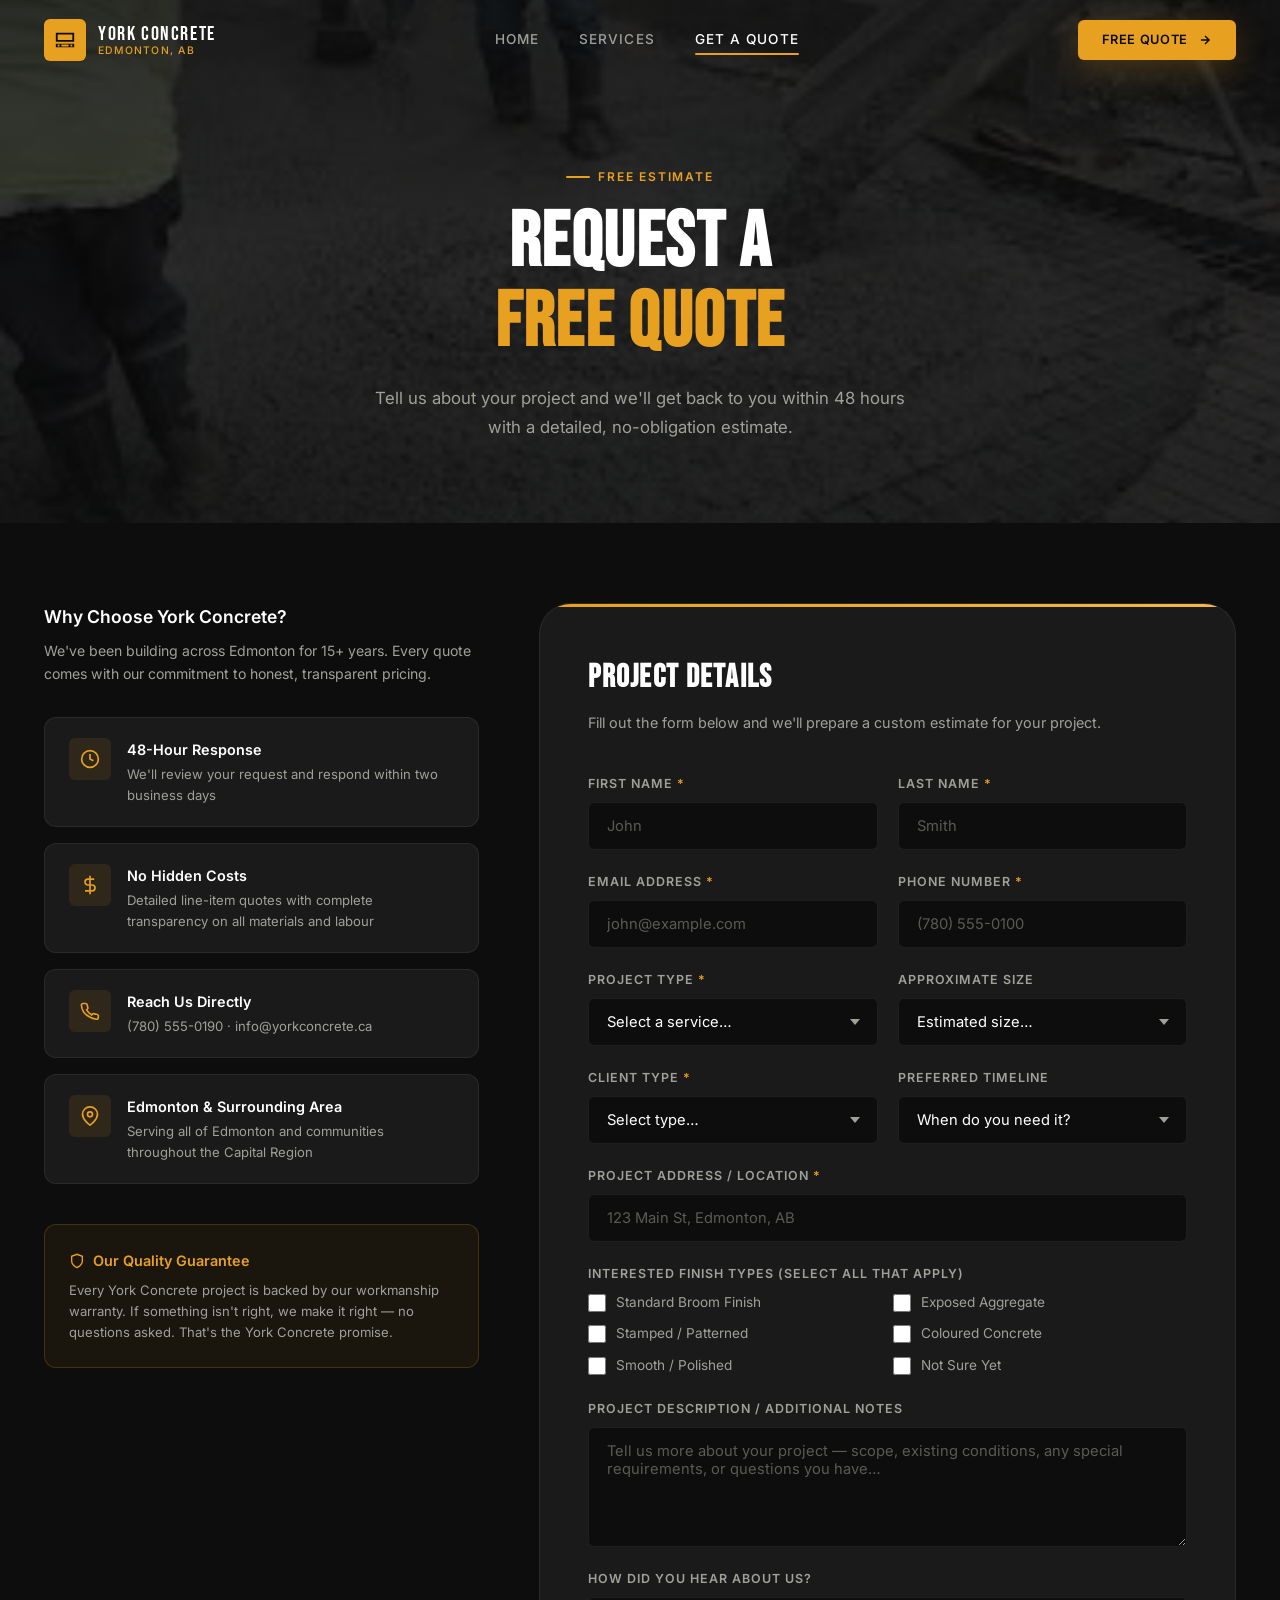
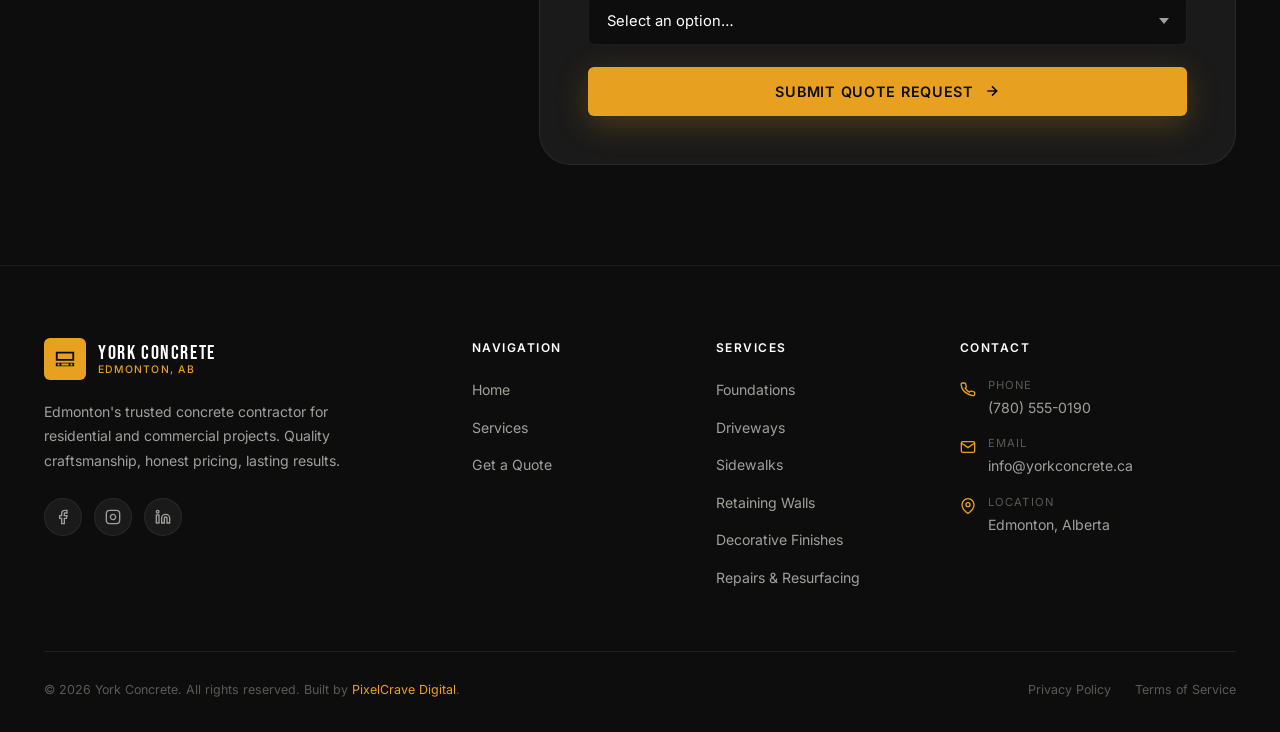
==== commit bcabb216: "Replace all Unsplash images with uploaded local assets across all pages - Home hero: hero home.jpg -" ====
--- a/quote.html
+++ b/quote.html
@@ -24,7 +24,7 @@
   <meta property="og:title" content="Free Concrete Quote Edmonton | York Concrete" />
   <meta property="og:description" content="Get a free, no-obligation concrete estimate from York Concrete. We serve all of Edmonton with foundations, driveways, sidewalks, retaining walls & more. 48-hour response." />
   <meta property="og:url" content="https://yorkconcrete.ca/quote.html" />
-  <meta property="og:image" content="https://images.unsplash.com/photo-1562259929-b4e1fd3aef09?auto=format&fit=crop&w=1200&q=80" />
+  <meta property="og:image" content="assets/Get%20a%20Quote%20hero.jpg" />
   <meta property="og:image:width" content="1200" />
   <meta property="og:image:height" content="630" />
   <meta property="og:image:alt" content="York Concrete quote request — Edmonton AB concrete contractor" />
@@ -34,7 +34,7 @@
   <meta name="twitter:card" content="summary_large_image" />
   <meta name="twitter:title" content="Free Concrete Quote Edmonton | York Concrete" />
   <meta name="twitter:description" content="Get a free, no-obligation concrete estimate from York Concrete. 48-hour response, no hidden fees." />
-  <meta name="twitter:image" content="https://images.unsplash.com/photo-1562259929-b4e1fd3aef09?auto=format&fit=crop&w=1200&q=80" />
+  <meta name="twitter:image" content="assets/Get%20a%20Quote%20hero.jpg" />
   <meta name="twitter:image:alt" content="York Concrete Edmonton — request a free quote" />
 
   <!-- ===== JSON-LD STRUCTURED DATA ===== -->
@@ -155,7 +155,7 @@
   <!-- ===== PAGE HERO ===== -->
   <section class="page-hero">
     <img
-      src="https://images.unsplash.com/photo-1562259929-b4e1fd3aef09?auto=format&fit=crop&w=1920&q=80"
+      src="assets/Get%20a%20Quote%20hero.jpg"
       alt="Concrete construction project in Edmonton by York Concrete"
       class="page-hero-img"
       loading="eager"
--- a/css/styles.css
+++ b/css/styles.css
@@ -1856,7 +1856,7 @@
 .why-photo-overlay {
   position: absolute;
   inset: 0;
-  background: linear-gradient(to top, rgba(13,13,13,0.8) 0%, transparent 60%);
+  background: linear-gradient(to top, rgba(13,13,13,0.85) 0%, rgba(0,0,0,0.45) 100%);
 }
 .why-photo-label {
   position: absolute;
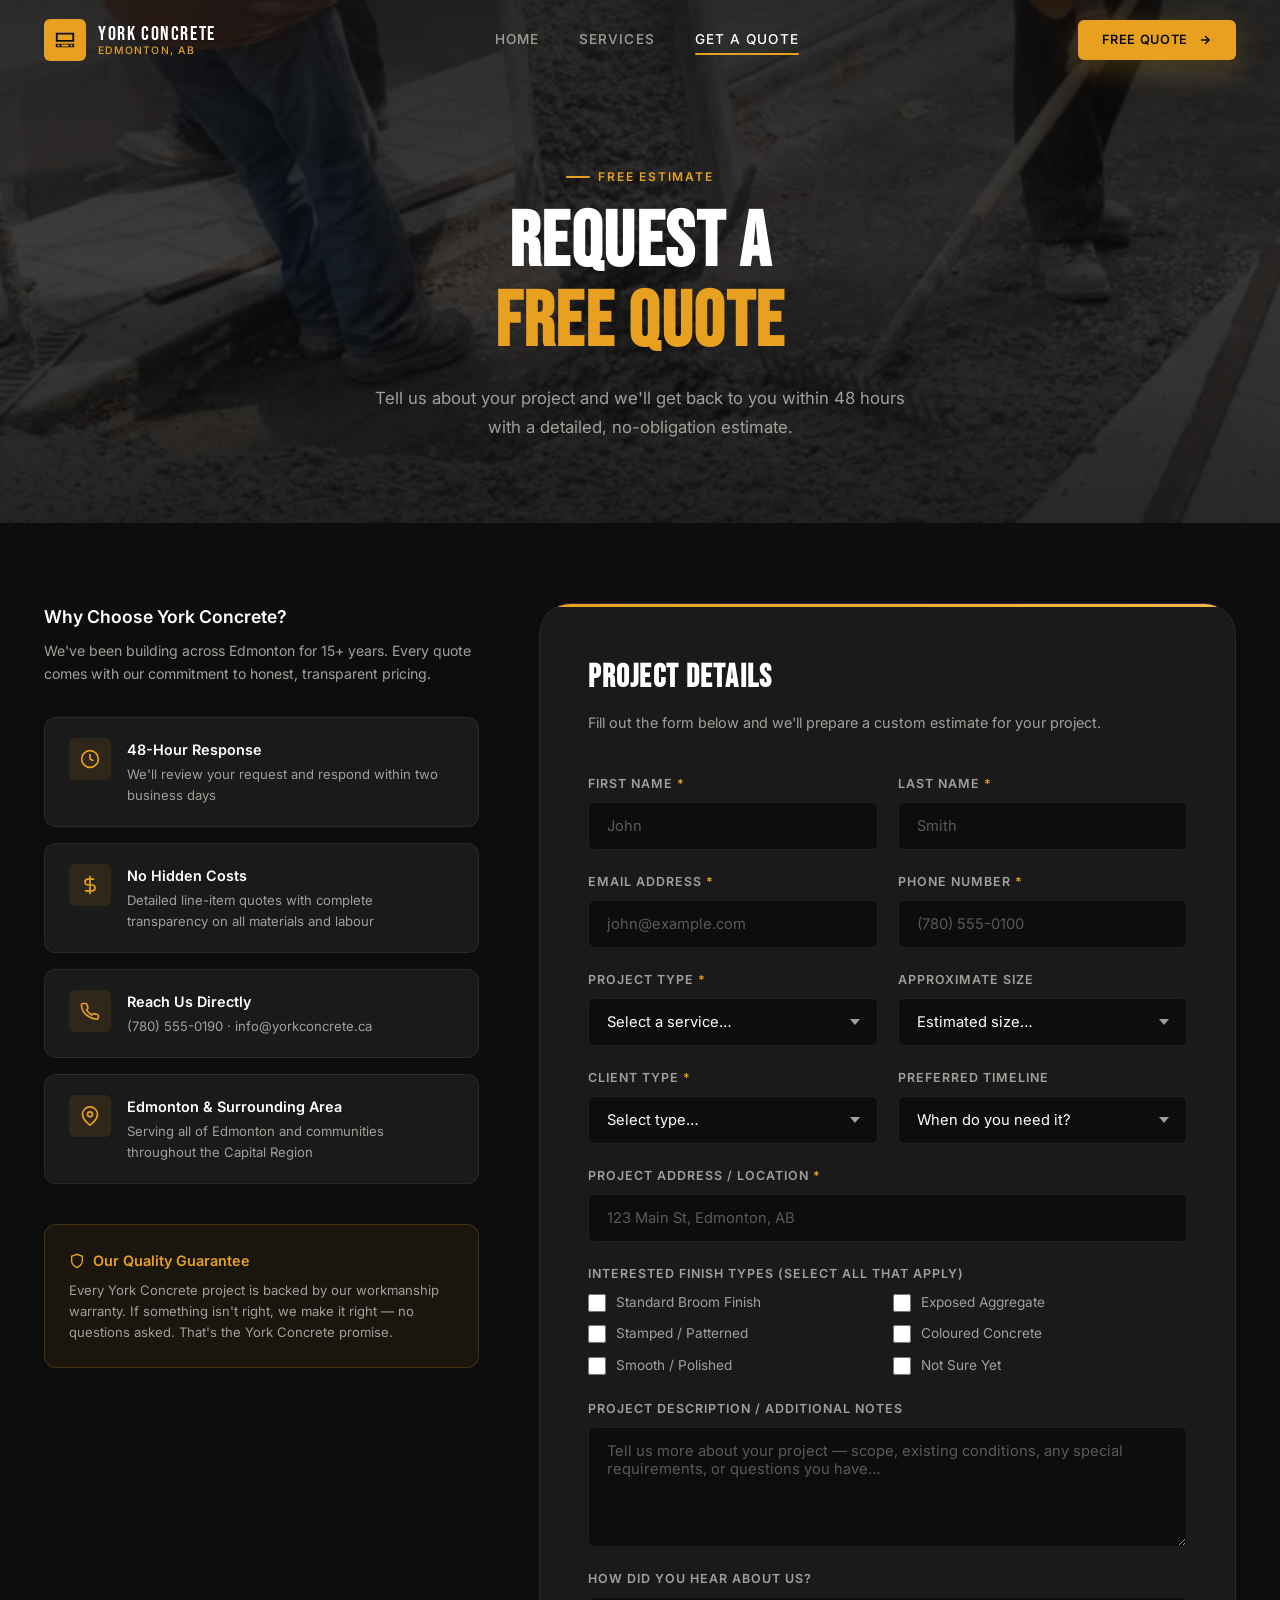
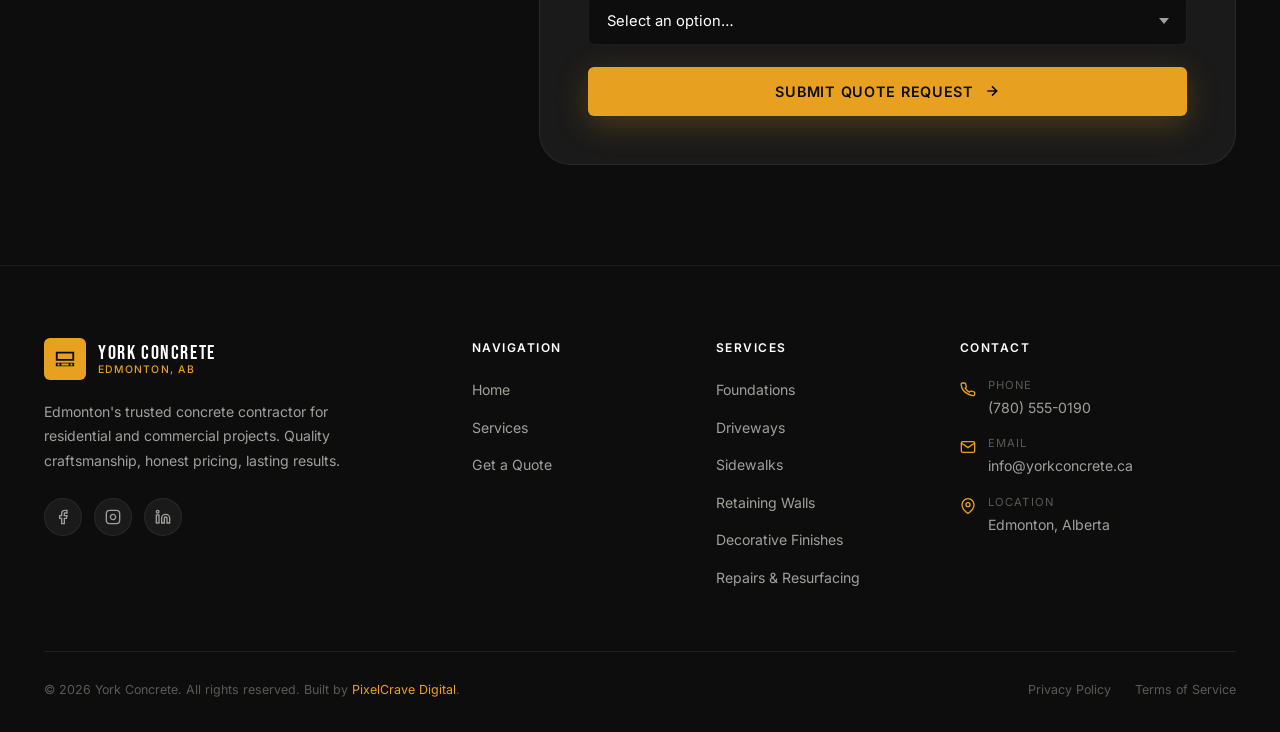
==== commit 0de0a8d6: "Replace all site images with high-quality uploaded photos - hero home.jpg: concrete pour on rebar sl" ====
--- a/quote.html
+++ b/quote.html
@@ -24,7 +24,7 @@
   <meta property="og:title" content="Free Concrete Quote Edmonton | York Concrete" />
   <meta property="og:description" content="Get a free, no-obligation concrete estimate from York Concrete. We serve all of Edmonton with foundations, driveways, sidewalks, retaining walls & more. 48-hour response." />
   <meta property="og:url" content="https://yorkconcrete.ca/quote.html" />
-  <meta property="og:image" content="assets/Get%20a%20Quote%20hero.jpg" />
+  <meta property="og:image" content="assets/Get%20a%20Quote%20hero.webp" />
   <meta property="og:image:width" content="1200" />
   <meta property="og:image:height" content="630" />
   <meta property="og:image:alt" content="York Concrete quote request — Edmonton AB concrete contractor" />
@@ -34,7 +34,7 @@
   <meta name="twitter:card" content="summary_large_image" />
   <meta name="twitter:title" content="Free Concrete Quote Edmonton | York Concrete" />
   <meta name="twitter:description" content="Get a free, no-obligation concrete estimate from York Concrete. 48-hour response, no hidden fees." />
-  <meta name="twitter:image" content="assets/Get%20a%20Quote%20hero.jpg" />
+  <meta name="twitter:image" content="assets/Get%20a%20Quote%20hero.webp" />
   <meta name="twitter:image:alt" content="York Concrete Edmonton — request a free quote" />
 
   <!-- ===== JSON-LD STRUCTURED DATA ===== -->
@@ -155,7 +155,7 @@
   <!-- ===== PAGE HERO ===== -->
   <section class="page-hero">
     <img
-      src="assets/Get%20a%20Quote%20hero.jpg"
+      src="assets/Get%20a%20Quote%20hero.webp"
       alt="Concrete construction project in Edmonton by York Concrete"
       class="page-hero-img"
       loading="eager"
